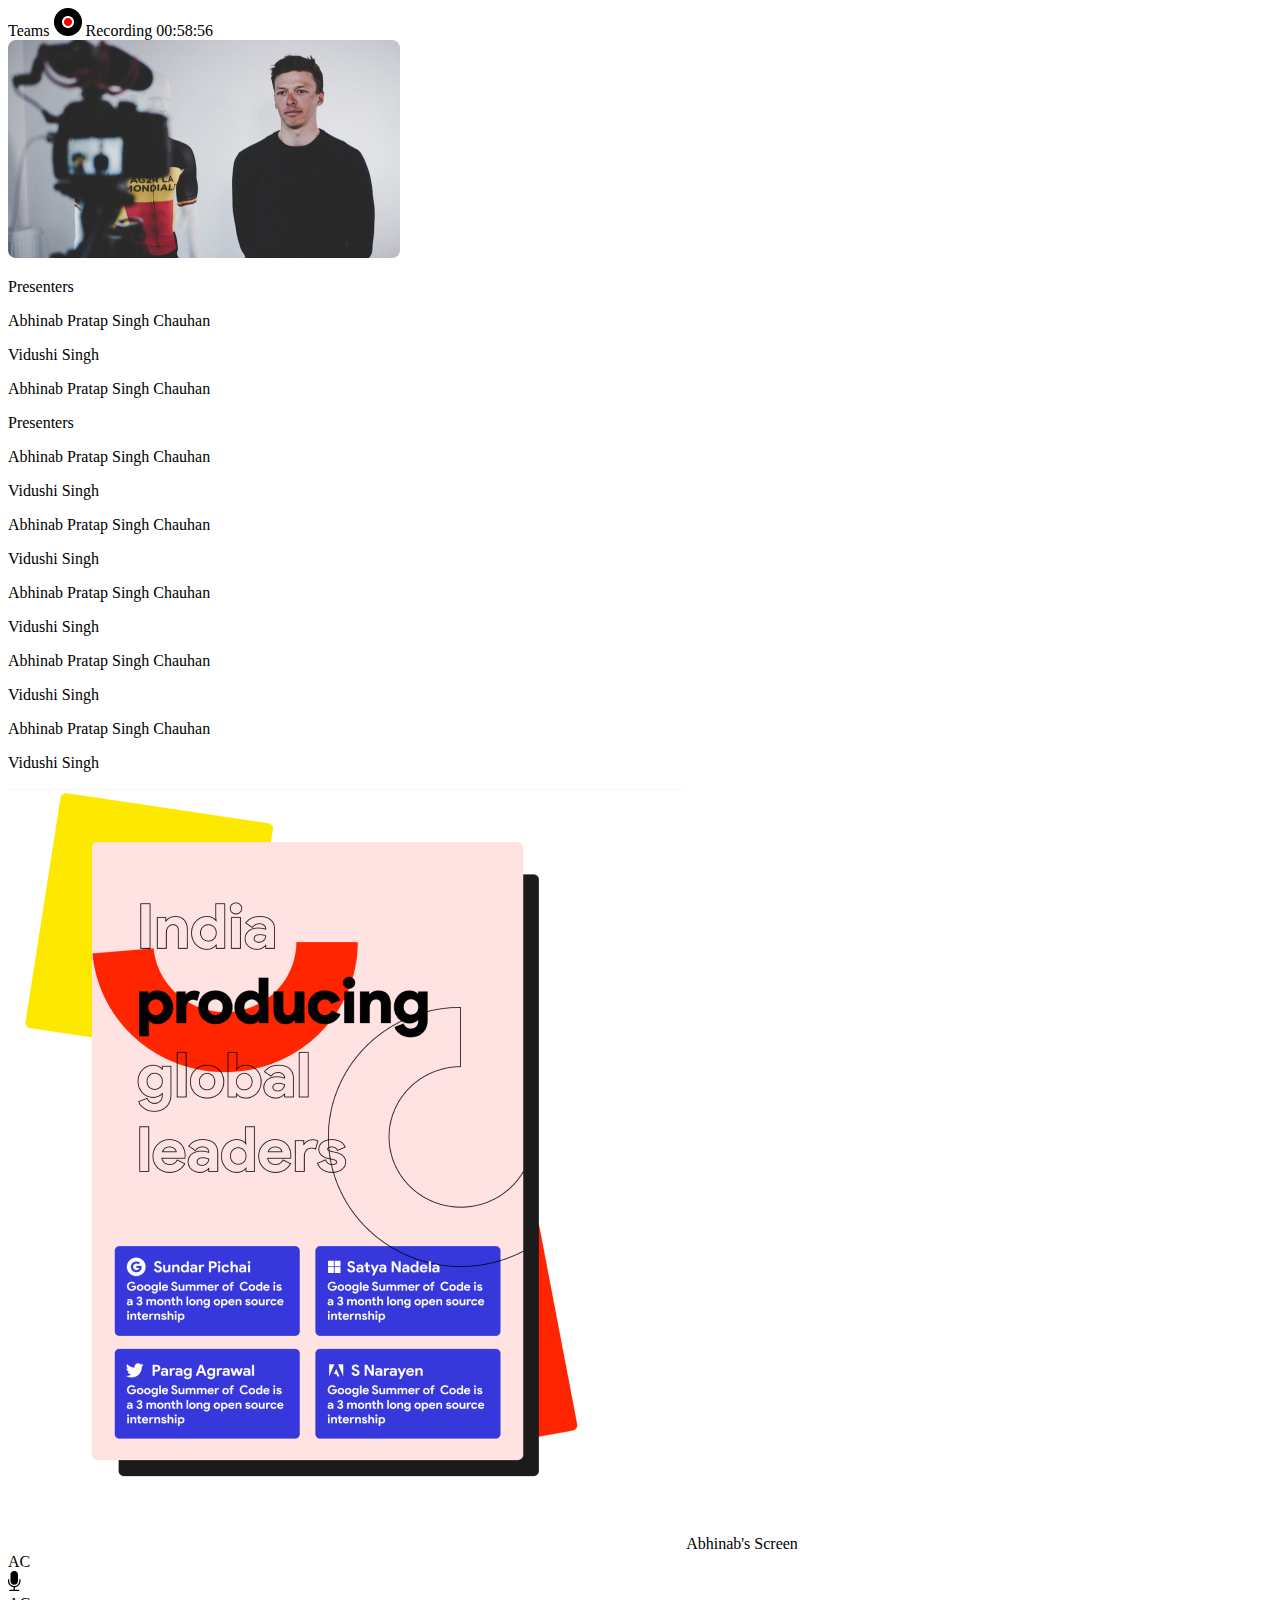
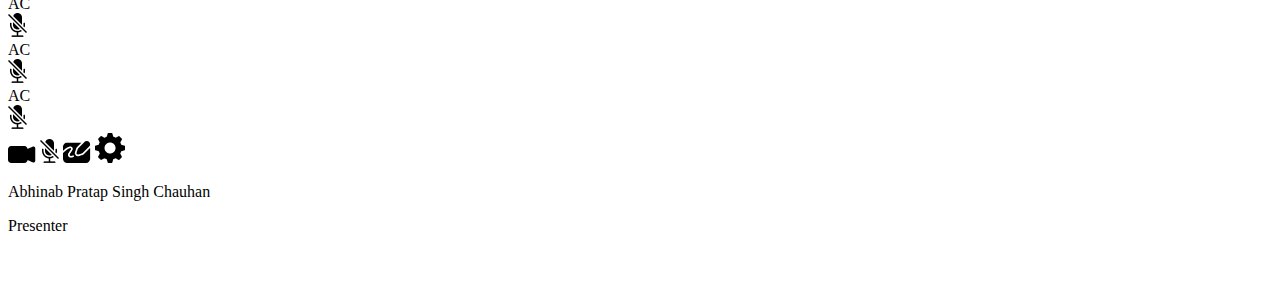
==== teams.html @ d0e24710 "HTML written" ====
<!DOCTYPE html>
<html lang="en">
<head>
    <meta charset="UTF-8">
    <meta http-equiv="X-UA-Compatible" content="IE=edge">
    <meta name="viewport" content="width=device-width, initial-scale=1.0">
    <title>Teams</title>
</head>
<body>
    <header>
        <span>Teams</span>
        <span>
            <img src="recording-icon.png">
            <span>Recording</span>
            <time>00:58:56</time>
        </span>
    </header>

    <div class="leftBar">
        <div>
            <img src="camera-image.png">
        </div>
        <div class="presenters">
            <p class="heading">Presenters</p>
            <p>Abhinab Pratap Singh Chauhan</p>
            <p>Vidushi Singh</p>
            <p>Abhinab Pratap Singh Chauhan</p>
        </div>
        <div class="attendees">
            <p class="heading">Presenters</p>
            <p>Abhinab Pratap Singh Chauhan</p>
            <p>Vidushi Singh</p>
            <p>Abhinab Pratap Singh Chauhan</p>
            <p>Vidushi Singh</p>
            <p>Abhinab Pratap Singh Chauhan</p>
            <p>Vidushi Singh</p>
            <p>Abhinab Pratap Singh Chauhan</p>
            <p>Vidushi Singh</p>
            <p>Abhinab Pratap Singh Chauhan</p>
            <p>Vidushi Singh</p>
        </div>
    </div>

    <main class="sharedScreen">
            <img src="screen-share-icon.png">
            <span>Abhinab's Screen</span>
    </main>

    <div class="rightBar">
        <div class="speakerCard">
            <div>AC</div>
            <img src="mic umute-icon.png">
        </div>
        <div class="AttendeeCard">
            <div>AC</div>
            <img src="mic-icon.png">
        </div>
        <div class="AttendeeCard">
            <div>AC</div>
            <img src="mic-icon.png">
        </div>
        <div class="AttendeeCard">
            <div>AC</div>
            <img src="mic-icon.png">
        </div>
    </div>

    <footer>
        <span>
            <span>
                <img src="camera-icon.png">
            </span> 
            <span>
                <img src="mic-icon.png">
            </span> 
            <span>
                <img src="whiteboard-ion.png">
            </span> 
            <span>
                <img src="settings-icon.png">
            </span> 
        </span>
        <span>
            <p>Abhinab Pratap Singh Chauhan</p>
            <p>Presenter</p>
        </span>
        <span>
            <span>
                <img src="leave-icon.png" alt="">
            </span>     
        </span>
    </footer>
</body>
</html>
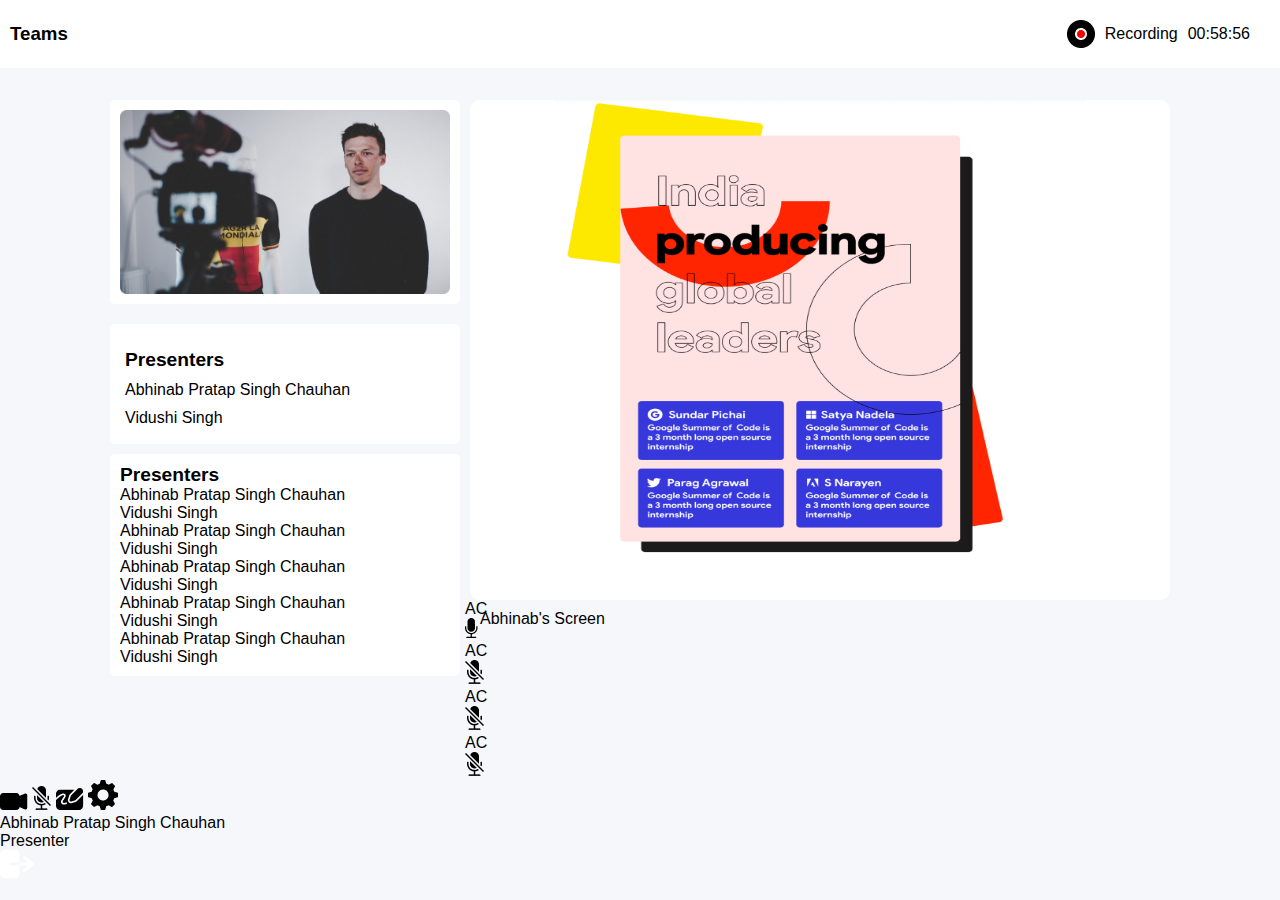
==== commit bd98f4e1: "Header done, left bar underprogress" ====
--- a/teams.html
+++ b/teams.html
@@ -5,65 +5,72 @@
     <meta http-equiv="X-UA-Compatible" content="IE=edge">
     <meta name="viewport" content="width=device-width, initial-scale=1.0">
     <title>Teams</title>
+    <link rel="stylesheet" href="style.css" type="text/css">
 </head>
 <body>
+<!-- The top bar-->        
     <header>
-        <span>Teams</span>
-        <span>
+        <span><h3>Teams</h3></span>
+        <span class="recording">
             <img src="recording-icon.png">
             <span>Recording</span>
             <time>00:58:56</time>
         </span>
     </header>
+    
+    <main class="mainContent"><!--main content flexbox-->
 
-    <div class="leftBar">
-        <div>
-            <img src="camera-image.png">
+        <div class="leftBar"><!-- Presenters and attendees bar(left) -->
+            <div>
+                <img src="camera-image.png" class="cameraImage">
+            </div>
+            <div class="presenters">
+                <p class="heading">Presenters</p>
+                <ul class="list">
+                    <li>Abhinab Pratap Singh Chauhan</li>
+                    <li>Vidushi Singh</li>
+                    <li>Abhinab Pratap Singh Chauhan</li>
+                </ul>
+            </div>
+            <div class="attendees">
+                <p class="heading">Presenters</p>
+                <p>Abhinab Pratap Singh Chauhan</p>
+                <p>Vidushi Singh</p>
+                <p>Abhinab Pratap Singh Chauhan</p>
+                <p>Vidushi Singh</p>
+                <p>Abhinab Pratap Singh Chauhan</p>
+                <p>Vidushi Singh</p>
+                <p>Abhinab Pratap Singh Chauhan</p>
+                <p>Vidushi Singh</p>
+                <p>Abhinab Pratap Singh Chauhan</p>
+                <p>Vidushi Singh</p>
+            </div>
         </div>
-        <div class="presenters">
-            <p class="heading">Presenters</p>
-            <p>Abhinab Pratap Singh Chauhan</p>
-            <p>Vidushi Singh</p>
-            <p>Abhinab Pratap Singh Chauhan</p>
+
+        <div class="sharedScreen"><!--Shared Screen-->
+                <img src="screen-share-icon.png" class="sharedScreenImage">
+                <span>Abhinab's Screen</span>
         </div>
-        <div class="attendees">
-            <p class="heading">Presenters</p>
-            <p>Abhinab Pratap Singh Chauhan</p>
-            <p>Vidushi Singh</p>
-            <p>Abhinab Pratap Singh Chauhan</p>
-            <p>Vidushi Singh</p>
-            <p>Abhinab Pratap Singh Chauhan</p>
-            <p>Vidushi Singh</p>
-            <p>Abhinab Pratap Singh Chauhan</p>
-            <p>Vidushi Singh</p>
-            <p>Abhinab Pratap Singh Chauhan</p>
-            <p>Vidushi Singh</p>
+
+        <div class="rightBar"><!--Attendee cards (right bar)-->
+            <div class="speakerCard">
+                <div>AC</div>
+                <img src="mic umute-icon.png">
+            </div>
+            <div class="AttendeeCard">
+                <div>AC</div>
+                <img src="mic-icon.png">
+            </div>
+            <div class="AttendeeCard">
+                <div>AC</div>
+                <img src="mic-icon.png">
+            </div>
+            <div class="AttendeeCard">
+                <div>AC</div>
+                <img src="mic-icon.png">
+            </div>
         </div>
-    </div>
-
-    <main class="sharedScreen">
-            <img src="screen-share-icon.png">
-            <span>Abhinab's Screen</span>
     </main>
-
-    <div class="rightBar">
-        <div class="speakerCard">
-            <div>AC</div>
-            <img src="mic umute-icon.png">
-        </div>
-        <div class="AttendeeCard">
-            <div>AC</div>
-            <img src="mic-icon.png">
-        </div>
-        <div class="AttendeeCard">
-            <div>AC</div>
-            <img src="mic-icon.png">
-        </div>
-        <div class="AttendeeCard">
-            <div>AC</div>
-            <img src="mic-icon.png">
-        </div>
-    </div>
 
     <footer>
         <span>
--- a/style.css
+++ b/style.css
@@ -0,0 +1,116 @@
+*{
+    margin: 0;
+    padding: 0;
+}
+body{
+    background-color: #f5f7fb;
+    font-family: Arial, Helvetica, sans-serif;
+}
+/* Header Navbar Styles */
+
+header{
+    width: 100%;
+    background-color: white;
+    position : fixed;
+    top: 0;
+    display : flex;
+    justify-content : space-between;
+    align-items: center;
+}
+ header > span{
+     display: inline-block;
+     margin: 10px;
+ }
+
+ .recording{
+     display: flex;
+     align-items: center;
+     padding: 10px;
+ }
+ .recording * {
+     margin-right: 10px;
+ }
+
+ /* Main Content Window */
+ .mainContent{
+     display: flex;
+     justify-content: center;
+     flex-wrap: wrap;
+     margin-top: 100px;
+ }
+.mainContent > div{
+    margin: 0 5px;
+}
+ /* Left Bar */
+ .leftBar{
+     width: 350px;
+     height: 500px;
+     display: flex;
+     flex-flow: column;
+ }
+ .leftBar > div {
+    padding: 10px;
+    background-color: white;
+    border-radius: 5px;
+    display: flex;
+    flex-flow: column;
+ }
+ /* Custom Scroll Bar */
+.list::-webkit-scrollbar{
+    width: 3px;
+    margin-right: 5px;
+}
+.list::-webkit-scrollbar-track{
+    background-color: none;
+}
+.list::-webkit-scrollbar-thumb{
+    background-color: #cfcfcf;
+    height: 10px;
+}
+.cameraImage{
+    width: 100%;
+}
+.presenters{
+    height: 100px;
+    margin-top: 20px;
+    margin-bottom: 10px;
+}
+
+.attendees{
+    height: 300px;
+}
+.heading{
+    font-weight: bold;
+    font-size: larger;
+}
+.presenters > .heading{
+    margin-top: 10px;
+}
+.list{
+    overflow-y: scroll;
+}
+.presenters p,ul>li {
+    padding: 5px;
+}
+
+ /* Shared Screen */
+ .sharedScreen{
+     width: 700px;
+     height: 500px;
+     display: flex;
+     flex-direction: column;
+     background-color: white;
+     border-radius: 10px;
+ }
+ .sharedScreenImage{
+     height: 100%;
+     width: 532px;
+     margin: auto;
+ }
+ .sharedScreen span{
+     margin: 10px;
+ }
+/* Right Bar */
+.rightBar{
+    width: 350px;
+}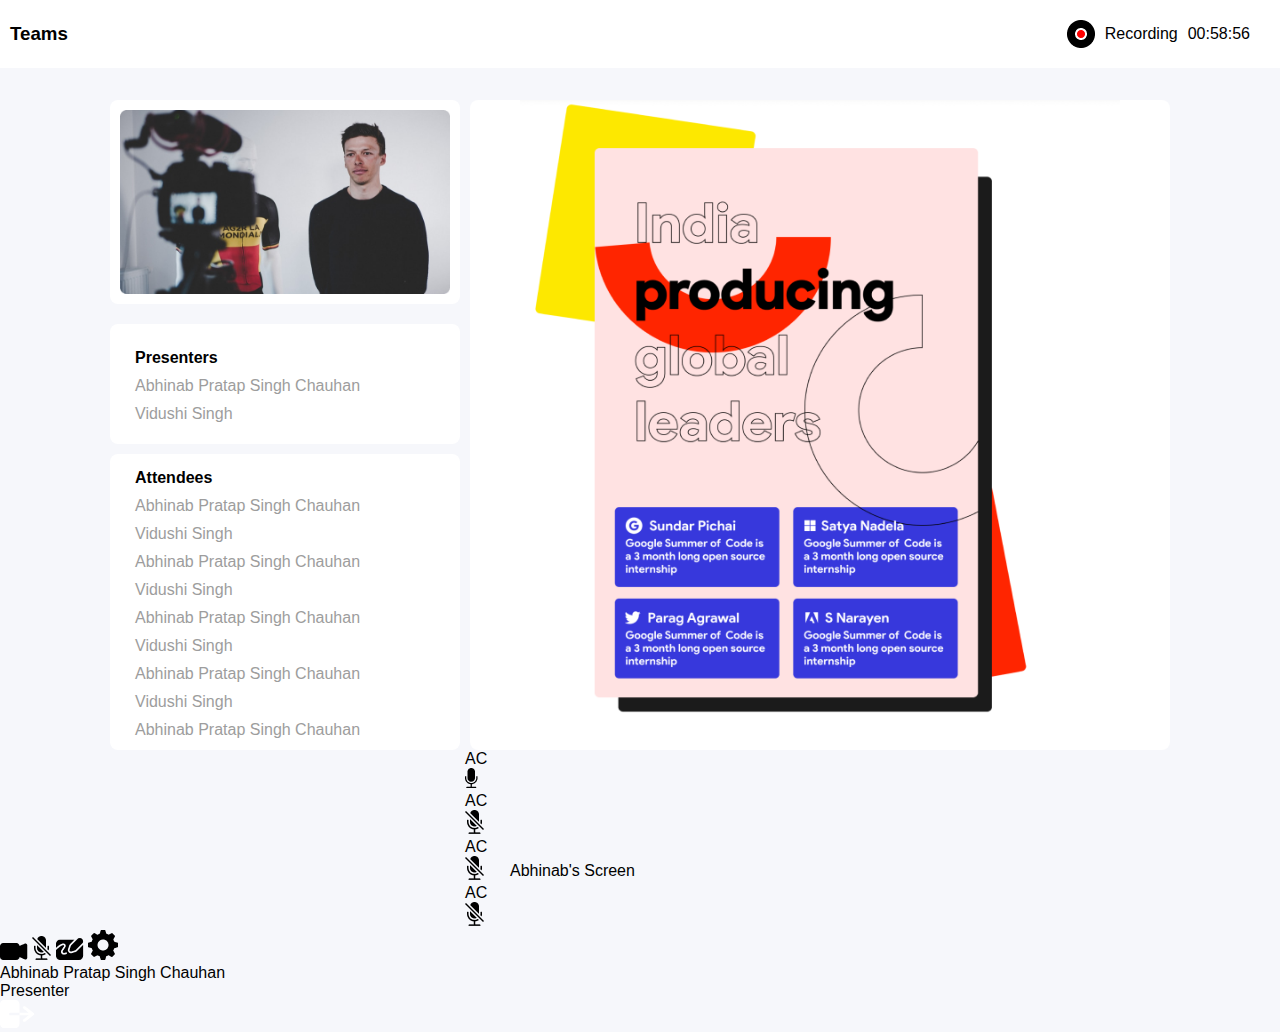
==== commit 526302c5: "lef bar & Screenshare(minor corrections left)" ====
--- a/teams.html
+++ b/teams.html
@@ -33,22 +33,24 @@
                 </ul>
             </div>
             <div class="attendees">
-                <p class="heading">Presenters</p>
-                <p>Abhinab Pratap Singh Chauhan</p>
-                <p>Vidushi Singh</p>
-                <p>Abhinab Pratap Singh Chauhan</p>
-                <p>Vidushi Singh</p>
-                <p>Abhinab Pratap Singh Chauhan</p>
-                <p>Vidushi Singh</p>
-                <p>Abhinab Pratap Singh Chauhan</p>
-                <p>Vidushi Singh</p>
-                <p>Abhinab Pratap Singh Chauhan</p>
-                <p>Vidushi Singh</p>
+                <p class="heading">Attendees</p>
+                <ul class="list">
+                    <li>Abhinab Pratap Singh Chauhan</li>
+                    <li>Vidushi Singh</li>
+                    <li>Abhinab Pratap Singh Chauhan</li>
+                    <li>Vidushi Singh</li>
+                    <li>Abhinab Pratap Singh Chauhan</li>
+                    <li>Vidushi Singh</li>
+                    <li>Abhinab Pratap Singh Chauhan</li>
+                    <li>Vidushi Singh</li>
+                    <li>Abhinab Pratap Singh Chauhan</li>
+                    <li>Vidushi Singh</li>
+                </ul>
             </div>
         </div>
 
         <div class="sharedScreen"><!--Shared Screen-->
-                <img src="screen-share-icon.png" class="sharedScreenImage">
+                <!-- <img src="screen-share-icon.png" class="sharedScreenImage"> -->
                 <span>Abhinab's Screen</span>
         </div>
 
--- a/style.css
+++ b/style.css
@@ -3,7 +3,7 @@
     padding: 0;
 }
 body{
-    background-color: #f5f7fb;
+    background-color: #f6f7fb;
     font-family: Arial, Helvetica, sans-serif;
 }
 /* Header Navbar Styles */
@@ -44,71 +44,82 @@
  /* Left Bar */
  .leftBar{
      width: 350px;
-     height: 500px;
+     height: 650px!important;
      display: flex;
      flex-flow: column;
  }
  .leftBar > div {
     padding: 10px;
     background-color: white;
-    border-radius: 5px;
+    border-radius: 8px;
     display: flex;
     flex-flow: column;
  }
+.cameraImage{
+    width: 100%;
+}
+
+.presenters{
+    height: 100px;
+    margin-top: 20px;
+    margin-bottom: 10px;
+    padding-left: 20px!important;
+    padding-right: 30px!important;
+}
+
+.attendees{
+    height: 276px;
+    padding-left: 20px!important;
+    padding-right: 30px!important;
+}
+.heading{
+    font-weight: bold;
+}
+.presenters > .heading{
+    margin-top: 10px;
+}
+
+.list{
+    overflow-y: scroll;
+    color: #9d9d9d;
+}
+.leftBar>div>p, ul>li {
+    padding: 5px;
+}
+
  /* Custom Scroll Bar */
-.list::-webkit-scrollbar{
+ .list::-webkit-scrollbar{
     width: 3px;
-    margin-right: 5px;
 }
 .list::-webkit-scrollbar-track{
     background-color: none;
+
 }
 .list::-webkit-scrollbar-thumb{
     background-color: #cfcfcf;
     height: 10px;
 }
-.cameraImage{
-    width: 100%;
-}
-.presenters{
-    height: 100px;
-    margin-top: 20px;
-    margin-bottom: 10px;
-}
 
-.attendees{
-    height: 300px;
-}
-.heading{
-    font-weight: bold;
-    font-size: larger;
-}
-.presenters > .heading{
-    margin-top: 10px;
-}
-.list{
-    overflow-y: scroll;
-}
-.presenters p,ul>li {
-    padding: 5px;
-}
 
  /* Shared Screen */
  .sharedScreen{
      width: 700px;
-     height: 500px;
+     height: 650px;
      display: flex;
+     box-sizing: border-box;
      flex-direction: column;
      background-color: white;
-     border-radius: 10px;
- }
- .sharedScreenImage{
-     height: 100%;
-     width: 532px;
-     margin: auto;
+     background-image: url(screen-share-icon.png);
+     background-repeat: no-repeat;
+     background-position: top;
+     background-size: 600px;
+     border-radius: 8px;
+     padding: 10px;
  }
  .sharedScreen span{
-     margin: 10px;
+     margin-left: 30px;
+     position: absolute;
+     bottom: 20px;
  }
 /* Right Bar */
 .rightBar{
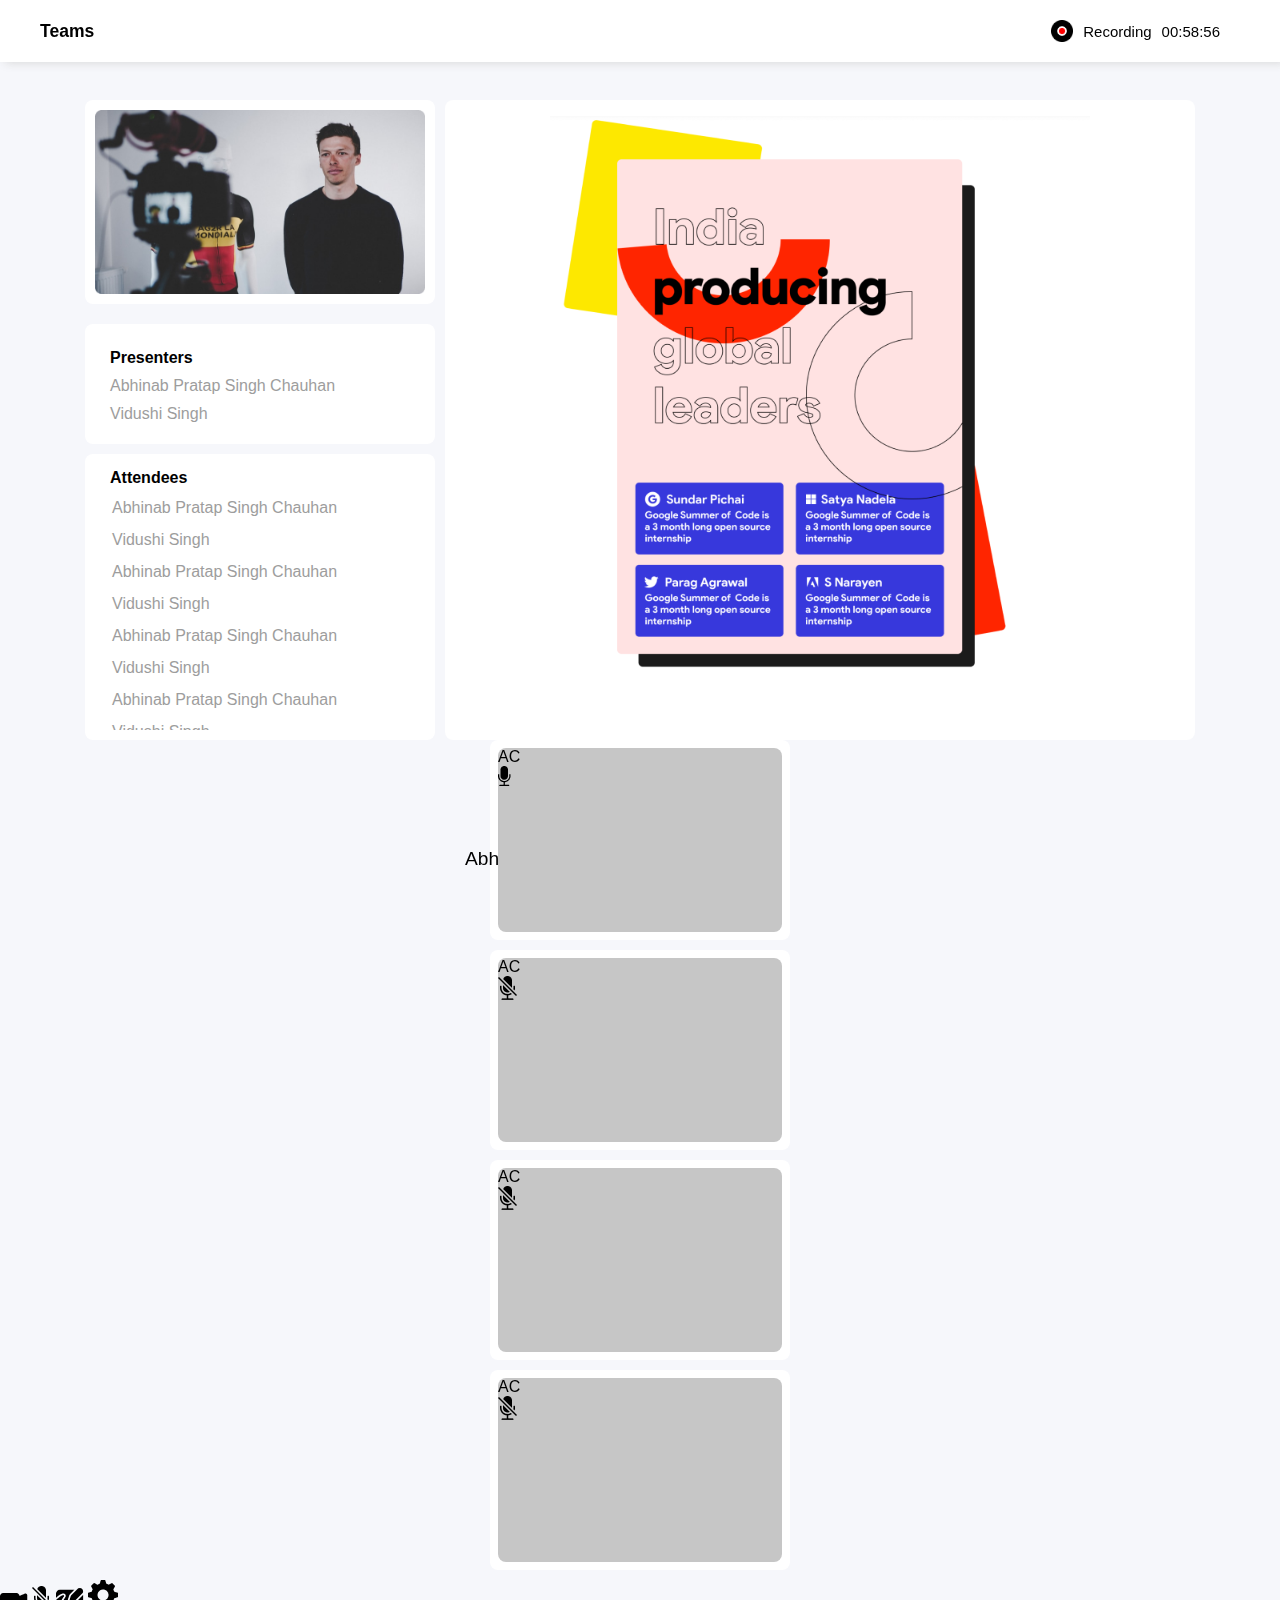
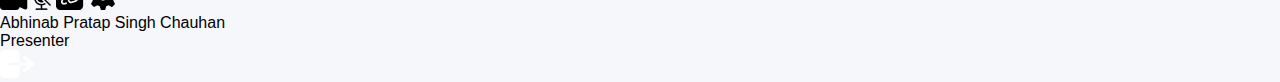
==== commit 977d17d3: "Left Bar, Top Bar, Screenshare Done" ====
--- a/teams.html
+++ b/teams.html
@@ -55,21 +55,29 @@
         </div>
 
         <div class="rightBar"><!--Attendee cards (right bar)-->
-            <div class="speakerCard">
-                <div>AC</div>
-                <img src="mic umute-icon.png">
+            <div class="AttendeeCard speakerCard">
+                <div>
+                    <div class="circleOut"><div class="cicleIn">AC</div></div>
+                    <img src="mic umute-icon.png">
+                </div>
             </div>
             <div class="AttendeeCard">
-                <div>AC</div>
-                <img src="mic-icon.png">
+                <div>
+                    <div class="circleOut"><div class="cicleIn">AC</div></div>
+                    <img src="mic-icon.png">
+                </div>
             </div>
             <div class="AttendeeCard">
-                <div>AC</div>
-                <img src="mic-icon.png">
+                <div>
+                    <div class="circleOut"><div class="cicleIn">AC</div></div>
+                    <img src="mic-icon.png">
+                </div>
             </div>
             <div class="AttendeeCard">
-                <div>AC</div>
-                <img src="mic-icon.png">
+                <div>
+                    <div class="circleOut"><div class="cicleIn">AC</div></div>
+                    <img src="mic-icon.png">
+                </div>
             </div>
         </div>
     </main>
--- a/style.css
+++ b/style.css
@@ -4,7 +4,18 @@
 }
 body{
     background-color: #f6f7fb;
-    font-family: Arial, Helvetica, sans-serif;
+    font-family: Verdana, Geneva, Tahoma, sans-serif;
+}
+::-webkit-scrollbar{
+    width: 3px;
+}
+::-webkit-scrollbar-track{
+    background-color: none;
+
+}
+::-webkit-scrollbar-thumb{
+    background-color: #cfcfcf;
+    height: 10px;
 }
 /* Header Navbar Styles */
 
@@ -16,10 +27,12 @@
     display : flex;
     justify-content : space-between;
     align-items: center;
+    box-shadow: 5px 0px 10px lightgray;
+    font-size: 15px;
 }
  header > span{
      display: inline-block;
-     margin: 10px;
+     margin: 10px 40px;
  }
 
  .recording{
@@ -29,6 +42,9 @@
  }
  .recording * {
      margin-right: 10px;
+ }
+ .recording>img{
+     height: 22px;
  }
 
  /* Main Content Window */
@@ -44,9 +60,10 @@
  /* Left Bar */
  .leftBar{
      width: 350px;
-     height: 650px!important;
+     height: 640px!important;
      display: flex;
      flex-flow: column;
+    
  }
  .leftBar > div {
     padding: 10px;
@@ -68,9 +85,12 @@
 }
 
 .attendees{
-    height: 276px;
+    height: 266px;
     padding-left: 20px!important;
     padding-right: 30px!important;
+}
+.attendees>ul>li{
+    padding: 7px!important;
 }
 .heading{
     font-weight: bold;
@@ -103,25 +123,49 @@
 
  /* Shared Screen */
  .sharedScreen{
-     width: 700px;
-     height: 650px;
+     width: 750px;
+     height: 640px;
      display: flex;
      box-sizing: border-box;
      flex-direction: column;
      background-color: white;
      background-image: url(screen-share-icon.png);
      background-repeat: no-repeat;
-     background-position: top;
-     background-size: 600px;
+     background-position: center;
+     background-size: 540px;
      border-radius: 8px;
      padding: 10px;
  }
  .sharedScreen span{
-     margin-left: 30px;
+     margin-left: 10px;
      position: absolute;
-     bottom: 20px;
+     bottom: 30px;
+     font-size: larger;
  }
 /* Right Bar */
 .rightBar{
-    width: 350px;
+    width: 300px;
+    display: flex;
+    flex-direction: column;
+}
+
+.AttendeeCard{
+    box-sizing: border-box;
+    height: 200px;
+    background-color: white;
+    border-radius: 8px;
+    margin-bottom: 10px;
+}
+.AttendeeCard > div{
+    box-sizing: border-box;
+    position: relative;
+    height: 184px;
+    width: 284px;
+    background-color: #c6c6c6;
+    border-radius: 8px;
+    top: 8px;
+    left: 8px;
+}
+.cicleOut{
+    height: 100;
 }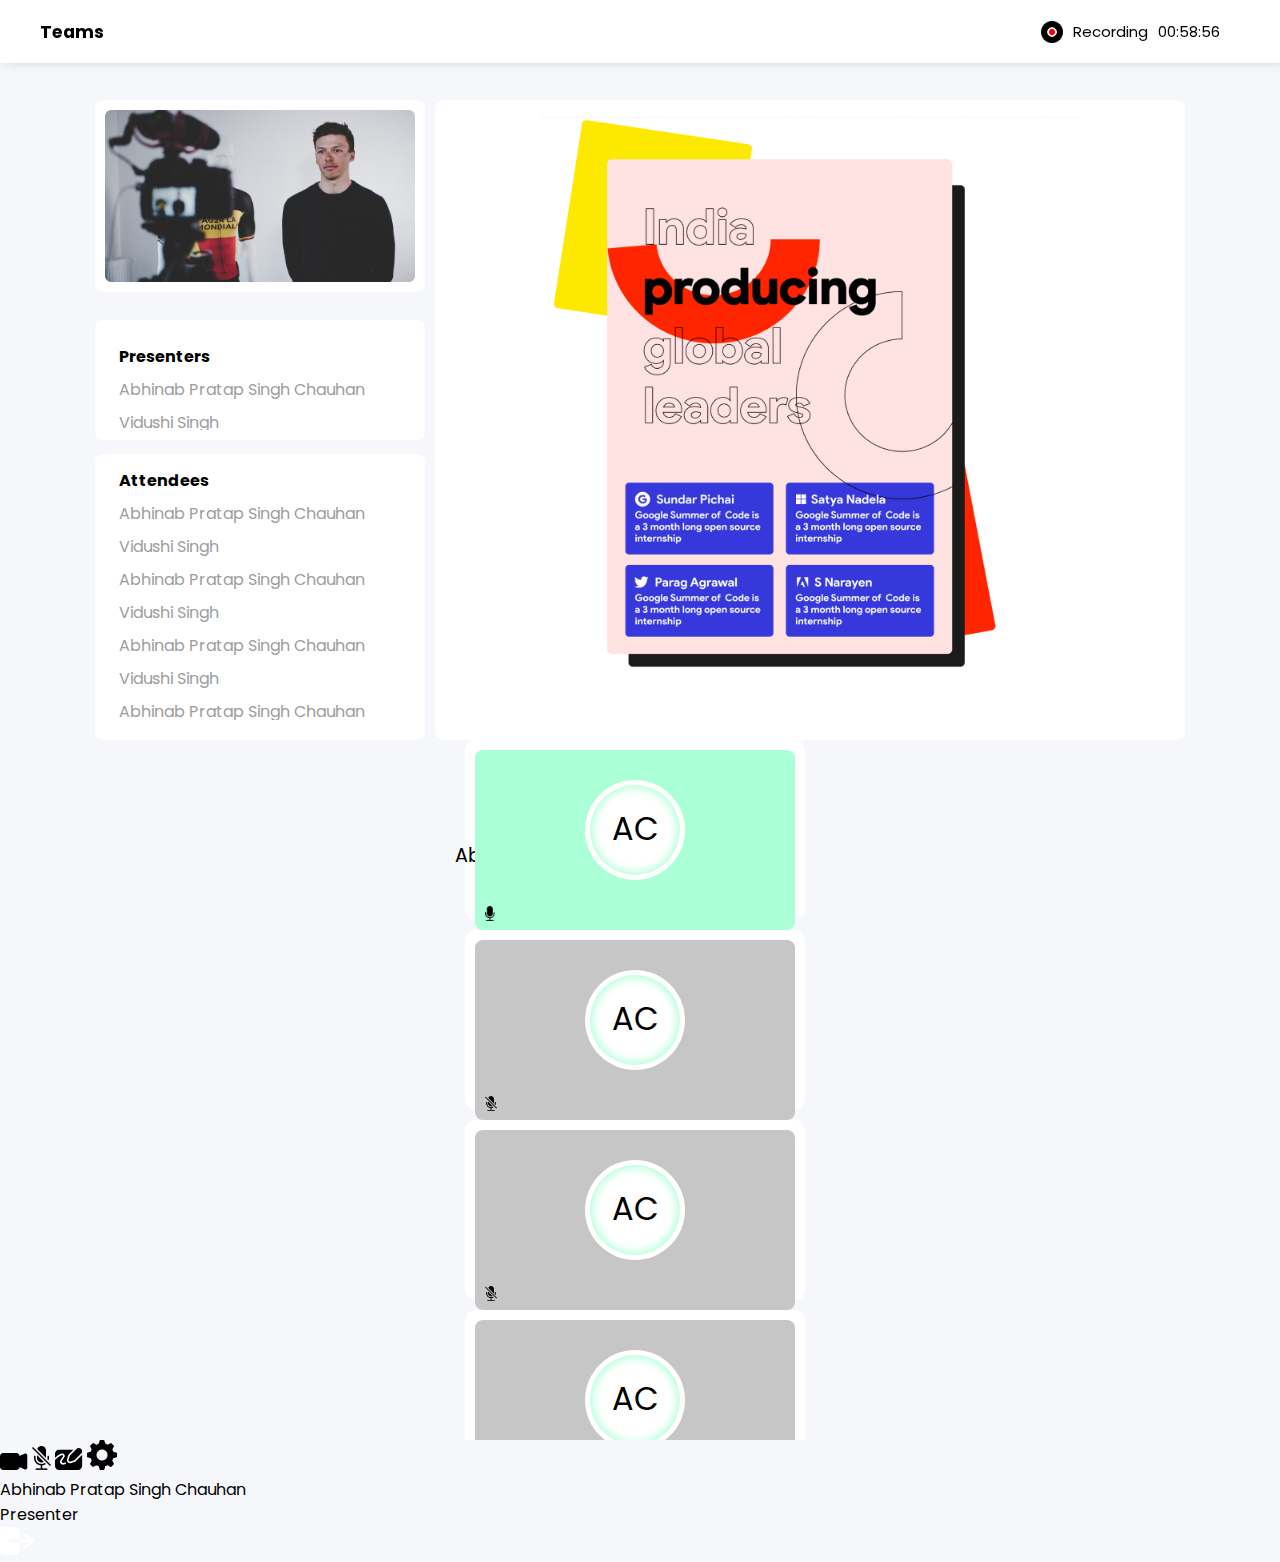
==== commit 85153401: "Header & Main Section Done" ====
--- a/teams.html
+++ b/teams.html
@@ -6,6 +6,7 @@
     <meta name="viewport" content="width=device-width, initial-scale=1.0">
     <title>Teams</title>
     <link rel="stylesheet" href="style.css" type="text/css">
+    <link href='https://fonts.googleapis.com/css?family=Poppins' rel='stylesheet'>
 </head>
 <body>
 <!-- The top bar-->        
@@ -55,28 +56,32 @@
         </div>
 
         <div class="rightBar"><!--Attendee cards (right bar)-->
-            <div class="AttendeeCard speakerCard">
+            <div class="AttendeeCard SpeakerCard">
                 <div>
-                    <div class="circleOut"><div class="cicleIn">AC</div></div>
-                    <img src="mic umute-icon.png">
+                    <div class="circleOut">
+                        <div class="circleIn SpeakerCircle">
+                            <span class="AC">AC</span>
+                        </div>
+                    </div>
+                    <img src="mic umute-icon.png" class="mic">
                 </div>
             </div>
             <div class="AttendeeCard">
                 <div>
-                    <div class="circleOut"><div class="cicleIn">AC</div></div>
-                    <img src="mic-icon.png">
+                    <div class="circleOut"><div class="circleIn"><span class="AC">AC</span></div></div>
+                    <img src="mic-icon.png" class="mic">
                 </div>
             </div>
             <div class="AttendeeCard">
                 <div>
-                    <div class="circleOut"><div class="cicleIn">AC</div></div>
-                    <img src="mic-icon.png">
+                    <div class="circleOut"><div class="circleIn"><span class="AC">AC</span></div></div>
+                    <img src="mic-icon.png" class="mic">
                 </div>
             </div>
             <div class="AttendeeCard">
                 <div>
-                    <div class="circleOut"><div class="cicleIn">AC</div></div>
-                    <img src="mic-icon.png">
+                    <div class="circleOut"><div class="circleIn"><span class="AC">AC</span></div></div>
+                    <img src="mic-icon.png" class="mic">
                 </div>
             </div>
         </div>
--- a/style.css
+++ b/style.css
@@ -4,7 +4,7 @@
 }
 body{
     background-color: #f6f7fb;
-    font-family: Verdana, Geneva, Tahoma, sans-serif;
+    font-family: "poppins", Geneva, Tahoma, sans-serif;
 }
 ::-webkit-scrollbar{
     width: 3px;
@@ -29,6 +29,7 @@
     align-items: center;
     box-shadow: 5px 0px 10px lightgray;
     font-size: 15px;
+    z-index: 69;
 }
  header > span{
      display: inline-block;
@@ -59,7 +60,7 @@
 }
  /* Left Bar */
  .leftBar{
-     width: 350px;
+     width: 330px;
      height: 640px!important;
      display: flex;
      flex-flow: column;
@@ -78,20 +79,22 @@
 
 .presenters{
     height: 100px;
-    margin-top: 20px;
-    margin-bottom: 10px;
+    margin-top: 28px;
+    margin-bottom: 14px;
     padding-left: 20px!important;
     padding-right: 30px!important;
 }
 
 .attendees{
-    height: 266px;
+    height: 286px;
     padding-left: 20px!important;
     padding-right: 30px!important;
-}
-.attendees>ul>li{
-    padding: 7px!important;
-}
+    box-sizing: border-box;
+}
+.attendees ul{
+    margin-bottom: 10px;
+}
+
 .heading{
     font-weight: bold;
 }
@@ -104,7 +107,7 @@
     color: #9d9d9d;
 }
 .leftBar>div>p, ul>li {
-    padding: 5px;
+    padding: 4px;
 }
 
  /* Custom Scroll Bar */
@@ -144,28 +147,86 @@
  }
 /* Right Bar */
 .rightBar{
-    width: 300px;
+    width: 350px;
+    height: 700px;
     display: flex;
     flex-direction: column;
+    overflow-y: scroll;
+}
+.rightBar::-webkit-scrollbar-thumb{
+    visibility: hidden;
 }
 
 .AttendeeCard{
     box-sizing: border-box;
     height: 200px;
-    background-color: white;
-    border-radius: 8px;
+    width: 340px;
+    background-color: white;
+    border-radius: 10px;
     margin-bottom: 10px;
 }
 .AttendeeCard > div{
     box-sizing: border-box;
     position: relative;
-    height: 184px;
-    width: 284px;
+    height: 180px;
+    width: 320px;
     background-color: #c6c6c6;
     border-radius: 8px;
-    top: 8px;
-    left: 8px;
-}
-.cicleOut{
-    height: 100;
+    top: 10px;
+    left: 10px;
+}
+.circleOut{
+    height: 100px;
+    width: 100px;
+    border-radius: 50px;
+    background-color: white;
+    text-align: center;
+    margin: auto;
+    position: relative;
+    top: 30px;
+}
+.circleIn{
+    height: 90px;
+    width: 90px;
+    border-radius: 50px;
+    background-color: white;
+    box-shadow:0px 0px 10px 2px #aaffd6 inset;
+    margin: auto;
+    position: relative;
+    top: 5px;
+}
+
+@keyframes speaker{
+    from {
+        box-shadow: 0px 0px 10px 2px #aaffd6 inset;
+        font-weight: normal;
+    }
+    to {
+        box-shadow: 0px 0px 10px 10px #aaffd6 inset;
+        font-weight: bold;
+    }
+  }
+  
+.SpeakerCircle{
+    animation-name: speaker;
+    animation-duration: 2s;
+    animation-iteration-count: infinite;
+    animation-direction: alternate;
+}
+.AC{
+    display: inline-block;
+    position: relative;
+    font-size: xx-large;
+    top: 20px;
+}
+
+.mic{
+    height: 15px;
+    position: relative;
+    bottom: -53px;
+    left: 10px;
+}
+
+.SpeakerCard > div{
+    background-color: #aaffd6 !important;
 }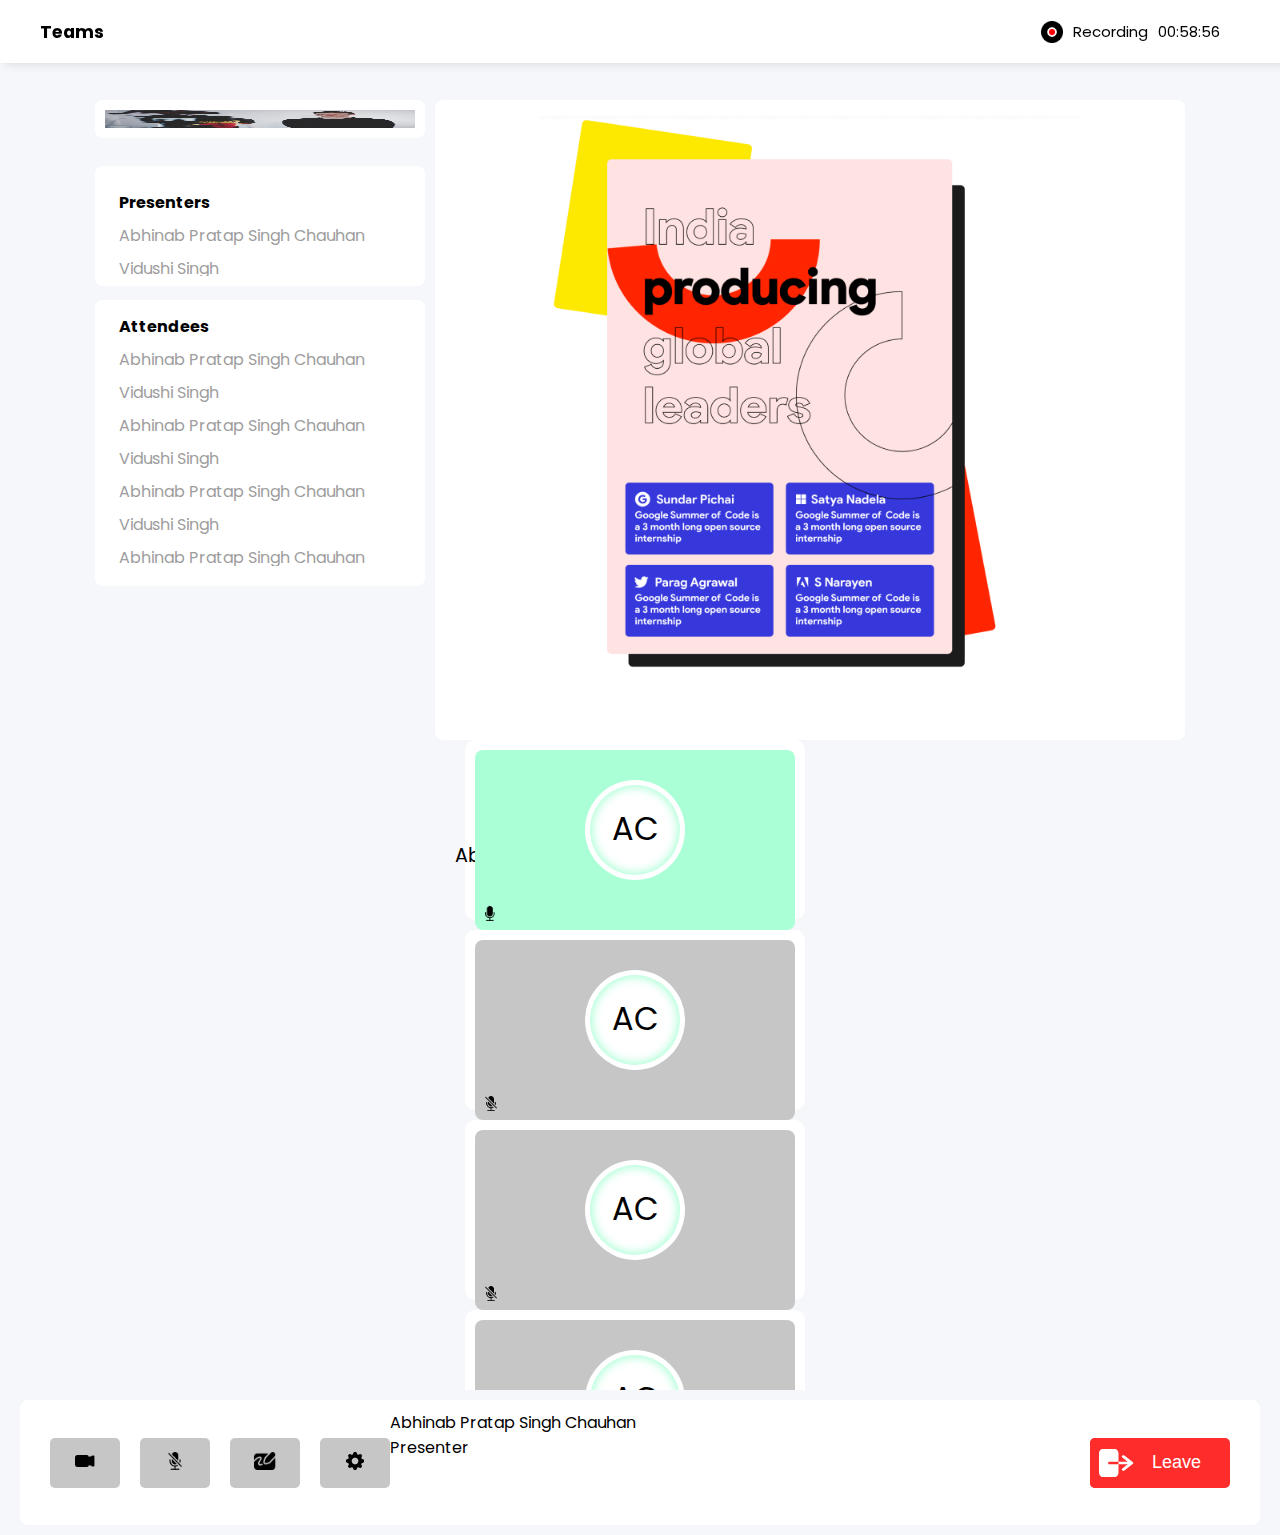
==== commit 4b988db1: "footer designed" ====
--- a/teams.html
+++ b/teams.html
@@ -88,29 +88,30 @@
     </main>
 
     <footer>
-        <span>
-            <span>
-                <img src="camera-icon.png">
-            </span> 
-            <span>
+        <div>
+            <button class="option">
+                <img src="camera-icon.png"  style="height: 12px;">
+            </button> 
+            <button class="option">
                 <img src="mic-icon.png">
-            </span> 
-            <span>
+            </button> 
+            <button class="option">
                 <img src="whiteboard-ion.png">
-            </span> 
-            <span>
+            </button> 
+            <button class="option">
                 <img src="settings-icon.png">
-            </span> 
-        </span>
+            </button> 
+        </div>
         <span>
             <p>Abhinab Pratap Singh Chauhan</p>
             <p>Presenter</p>
         </span>
-        <span>
-            <span>
-                <img src="leave-icon.png" alt="">
-            </span>     
-        </span>
+        <div class="leave">
+            <button class="leave">
+                <img src="leave-icon.png">
+                <span>Leave</span>
+            </button>     
+        </div>
     </footer>
 </body>
 </html>--- a/style.css
+++ b/style.css
@@ -148,7 +148,7 @@
 /* Right Bar */
 .rightBar{
     width: 350px;
-    height: 700px;
+    height: 650px;
     display: flex;
     flex-direction: column;
     overflow-y: scroll;
@@ -229,4 +229,59 @@
 
 .SpeakerCard > div{
     background-color: #aaffd6 !important;
+}
+
+/* Footer Starts */
+footer{
+    box-sizing: border-box;
+    display: flex;
+    justify-content: space-between;
+    background-color: white;
+    height: 125px;
+    margin: 10px 20px;
+    border-radius: 8px;
+    padding: 10px;
+}
+
+footer > div{
+    display: flex;
+}
+.option{
+    height: 50px;
+    width: 70px;
+    margin: auto;
+    margin-left: 20px;
+    background-color: #c6c6c6;
+    border: 0px;
+    border-radius: 5px;
+}
+.option:hover{
+    background-color: #aaffd6;
+}
+.option img, .leftBar img{
+    height: 18px;
+}
+
+.leave{
+    height: 50px;
+    width: 140px;
+    margin: auto;
+    margin-right: 20px;
+    background-color: #ff2c2c;
+    border: 0px;
+    border-radius: 5px;
+    color: white;
+    font-size: large;
+    display: flex;
+    justify-content: space-around;
+    align-items: center;
+}
+.leave:hover{
+    width: 150px;
+    height: 53.5714px;
+    transition-duration: 0.7s;
+}
+.leave span{
+    margin-top: auto;
+    margin-bottom: auto;
 }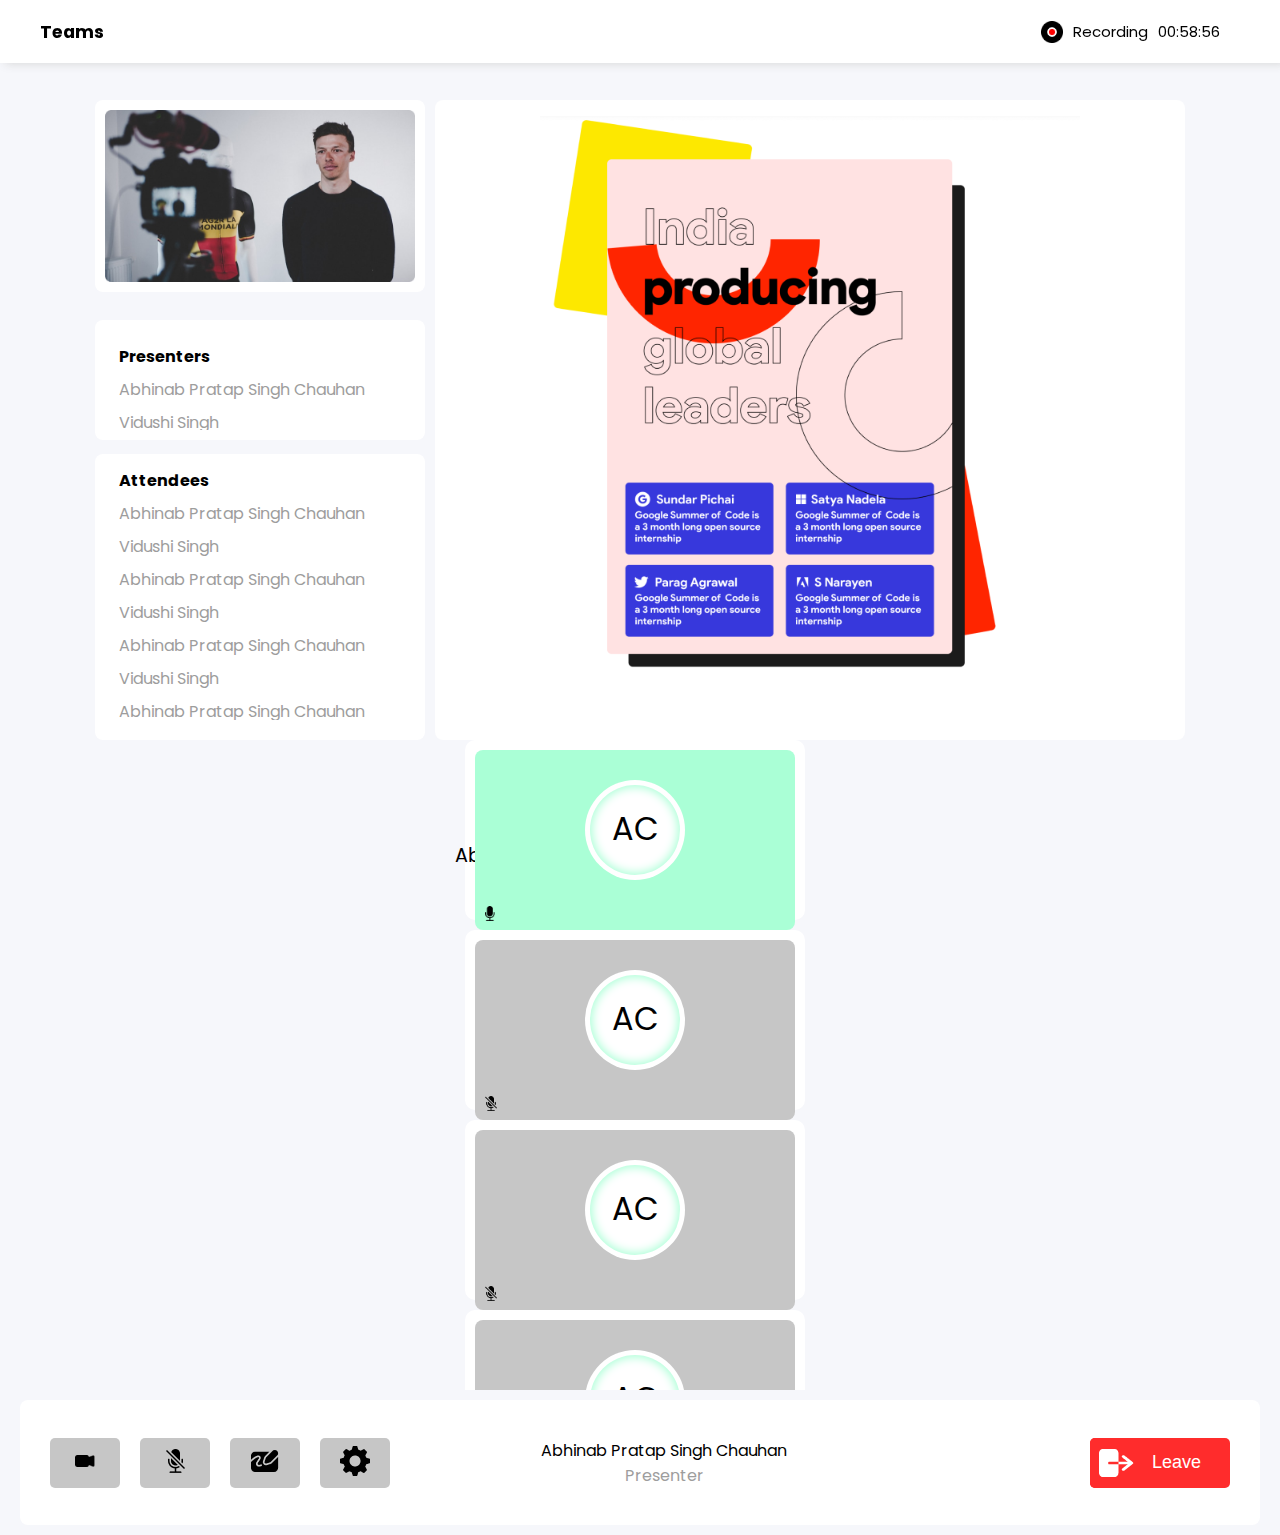
==== commit b24200c4: "Done! I guess :)" ====
--- a/teams.html
+++ b/teams.html
@@ -102,9 +102,9 @@
                 <img src="settings-icon.png">
             </button> 
         </div>
-        <span>
+        <span class="presenterName">
             <p>Abhinab Pratap Singh Chauhan</p>
-            <p>Presenter</p>
+            <p style="color: #9d9d9d;">Presenter</p>
         </span>
         <div class="leave">
             <button class="leave">
--- a/style.css
+++ b/style.css
@@ -75,6 +75,7 @@
  }
 .cameraImage{
     width: 100%;
+    height: auto;
 }
 
 .presenters{
@@ -109,7 +110,10 @@
 .leftBar>div>p, ul>li {
     padding: 4px;
 }
-
+.list>li:hover{
+    background-color: #9d9d9d;
+    color: white;
+}
  /* Custom Scroll Bar */
  .list::-webkit-scrollbar{
     width: 3px;
@@ -258,7 +262,7 @@
 .option:hover{
     background-color: #aaffd6;
 }
-.option img, .leftBar img{
+.option img,{
     height: 18px;
 }
 
@@ -281,7 +285,10 @@
     height: 53.5714px;
     transition-duration: 0.7s;
 }
-.leave span{
-    margin-top: auto;
-    margin-bottom: auto;
+.presenterName{
+    display: inline-block;
+    display: flex;
+    flex-direction: column;
+    align-items: center;
+    margin: auto;
 }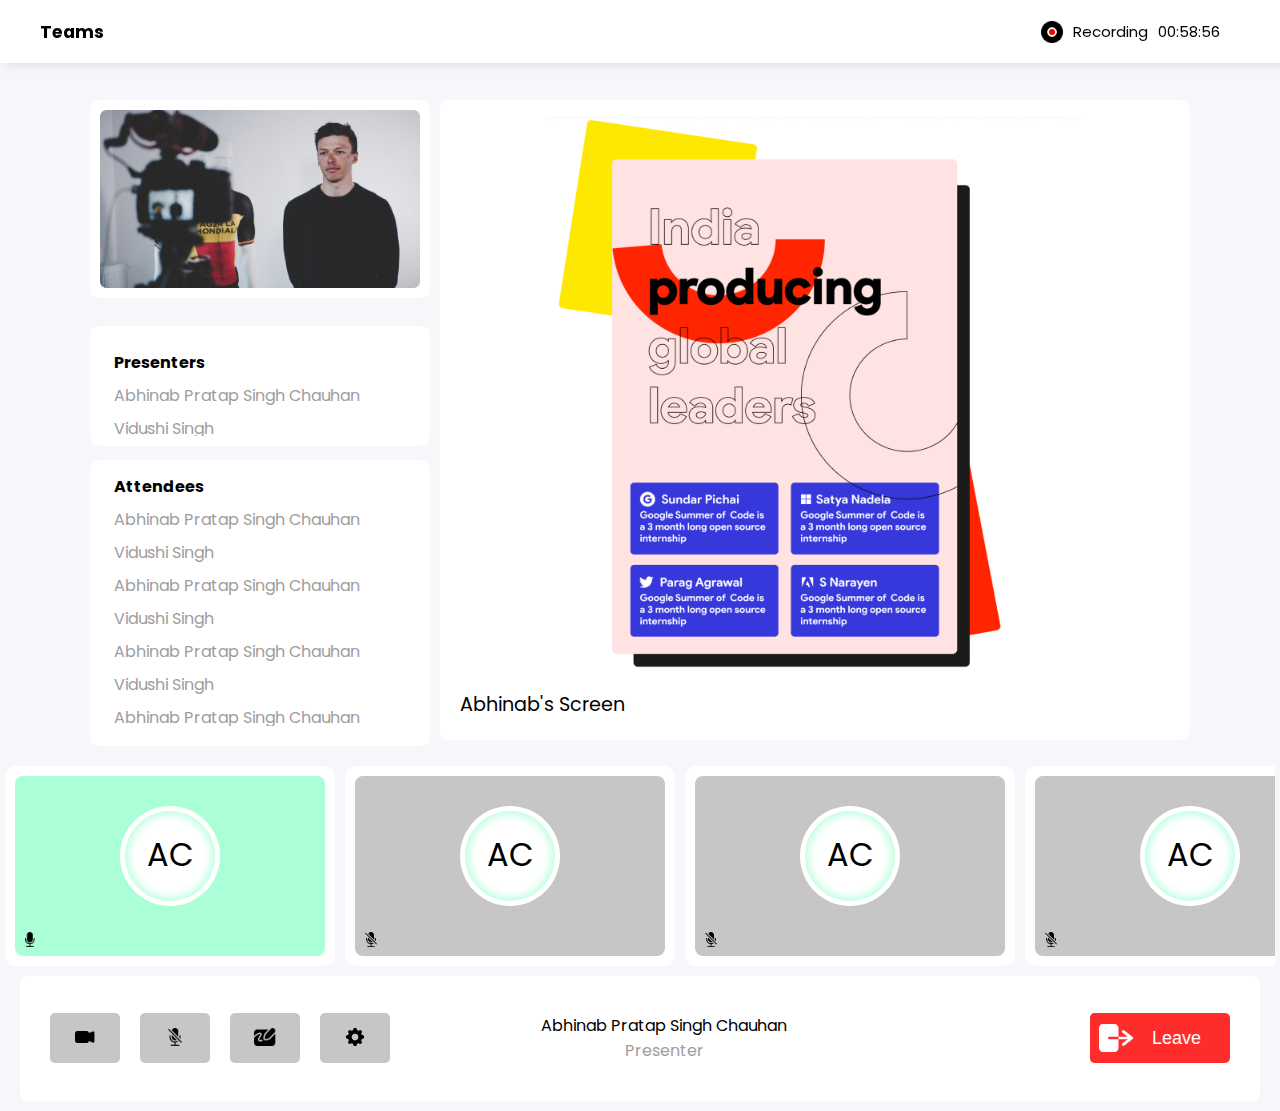
==== commit b165d882: "Done :D" ====
--- a/teams.html
+++ b/teams.html
@@ -22,7 +22,7 @@
     <main class="mainContent"><!--main content flexbox-->
 
         <div class="leftBar"><!-- Presenters and attendees bar(left) -->
-            <div>
+            <div class="cameraImageDiv">
                 <img src="camera-image.png" class="cameraImage">
             </div>
             <div class="presenters">
@@ -84,11 +84,29 @@
                     <img src="mic-icon.png" class="mic">
                 </div>
             </div>
+            <div class="AttendeeCard">
+                <div>
+                    <div class="circleOut"><div class="circleIn"><span class="AC">AC</span></div></div>
+                    <img src="mic-icon.png" class="mic">
+                </div>
+            </div>
+            <div class="AttendeeCard">
+                <div>
+                    <div class="circleOut"><div class="circleIn"><span class="AC">AC</span></div></div>
+                    <img src="mic-icon.png" class="mic">
+                </div>
+            </div>
+            <div class="AttendeeCard">
+                <div>
+                    <div class="circleOut"><div class="circleIn"><span class="AC">AC</span></div></div>
+                    <img src="mic-icon.png" class="mic">
+                </div>
+            </div>
         </div>
     </main>
 
     <footer>
-        <div>
+        <div class="options">
             <button class="option">
                 <img src="camera-icon.png"  style="height: 12px;">
             </button> 
--- a/style.css
+++ b/style.css
@@ -40,6 +40,7 @@
      display: flex;
      align-items: center;
      padding: 10px;
+     margin-left: auto;
  }
  .recording * {
      margin-right: 10px;
@@ -60,8 +61,8 @@
 }
  /* Left Bar */
  .leftBar{
-     width: 330px;
-     height: 640px!important;
+     width: 340px;
+     height: fit-content;
      display: flex;
      flex-flow: column;
     
@@ -145,8 +146,8 @@
  }
  .sharedScreen span{
      margin-left: 10px;
-     position: absolute;
-     bottom: 30px;
+     position: relative;
+     bottom: -580px;
      font-size: larger;
  }
 /* Right Bar */
@@ -156,6 +157,7 @@
     display: flex;
     flex-direction: column;
     overflow-y: scroll;
+    align-content: space-between;
 }
 .rightBar::-webkit-scrollbar-thumb{
     visibility: hidden;
@@ -164,20 +166,18 @@
 .AttendeeCard{
     box-sizing: border-box;
     height: 200px;
-    width: 340px;
+    width: 330px;
     background-color: white;
     border-radius: 10px;
     margin-bottom: 10px;
+    padding: 10px;
 }
 .AttendeeCard > div{
     box-sizing: border-box;
-    position: relative;
     height: 180px;
-    width: 320px;
+    width: 310px;
     background-color: #c6c6c6;
     border-radius: 8px;
-    top: 10px;
-    left: 10px;
 }
 .circleOut{
     height: 100px;
@@ -213,7 +213,7 @@
   
 .SpeakerCircle{
     animation-name: speaker;
-    animation-duration: 2s;
+    animation-duration: 1.4s;
     animation-iteration-count: infinite;
     animation-direction: alternate;
 }
@@ -230,9 +230,20 @@
     bottom: -53px;
     left: 10px;
 }
-
+@keyframes speakerBox{
+    from {
+        background-color: #aaffd6;
+    }
+    to {
+        background-color: #c6c6c6;
+    }
+}
 .SpeakerCard > div{
-    background-color: #aaffd6 !important;
+    background-color: #aaffd6;
+    animation-name: speakerBox;
+    animation-duration: 1.4s;
+    animation-iteration-count: infinite;
+    animation-direction: alternate;
 }
 
 /* Footer Starts */
@@ -240,6 +251,7 @@
     box-sizing: border-box;
     display: flex;
     justify-content: space-between;
+    flex-wrap: wrap;
     background-color: white;
     height: 125px;
     margin: 10px 20px;
@@ -261,8 +273,10 @@
 }
 .option:hover{
     background-color: #aaffd6;
-}
-.option img,{
+    height: 55px;
+    transition-duration: 00.7s;
+}
+.option img{
     height: 18px;
 }
 
@@ -291,4 +305,198 @@
     flex-direction: column;
     align-items: center;
     margin: auto;
-}+}
+
+/* Responsiveness Queries */
+@media screen and (max-width: 1480px) {
+    .rightBar{
+        flex-direction: row;
+        width: 100%;
+        height: max-content;
+    }
+    .AttendeeCard{
+        margin-top: 20px;
+        margin-right: 10px;
+        margin-bottom: 0px;
+    }
+  }
+@media screen and (max-width: 1130px) {
+    .leftBar{
+        width: 250px;
+    }
+    .attendees{
+        height: 330px;
+    }
+    .sharedScreen {
+        width: 500px;
+        background-size: 450px;
+    }
+    .option{
+        width: 60px;
+        height: 30px;
+    }
+    .option:hover{
+        background-color: #aaffd6;
+        height: 35px;
+        transition-duration: 00.7s;
+    }
+    .leave{
+        height: 30px;
+        width: 100px;
+    }
+    .leave>img{
+        height: 18px;
+    }
+    .leave:hover{
+        width: 110px;
+        height: 40px;
+        transition-duration: 0.7s;
+    }
+    .presenterName{
+        font-size: smaller;
+    }
+  }
+  @media screen and (max-width: 780px) {
+    .leftBar{
+        order: 2;
+        width: 190px;
+        font-size: smaller;
+        height: fit-content;
+    }
+    .presenters{
+        margin: 10px 0px;
+        padding-right: 0px;
+        height: 85px;
+    }
+    .attendees{
+        height: 140px;
+    }
+    .cameraImageDiv{
+        margin-top: 20px;
+    }
+    .sharedScreen {
+        order: 1;
+        width: 90%;
+    }
+    .rightBar{
+        flex-direction: column;
+        width: auto;
+        height: 400px;
+        order: 3;
+    }
+    .SpeakerCard{
+        margin-top: 20px!important ;
+    }
+    .AttendeeCard{
+        margin-top: 10px;
+        margin-right: 10px;
+        margin-bottom: 0px;
+        
+        height: 170px;
+        width: 190px;
+    }
+    .AttendeeCard > div{
+        height: 150px;
+        width: 170px;
+    }
+    .mic{
+        bottom: -20px;
+    }
+    footer{
+        flex-direction: column;
+        justify-content: space-around;
+    }
+    .options{
+        justify-content: space-between;
+    }
+    .presenterName{
+        visibility: collapse;
+    }
+    .leave{
+        margin-right: auto;
+    }
+  }
+  @media screen and (max-width: 422px) {
+    .leftBar{
+        width: 90%;
+        order: 3;
+    }
+    .rightBar{
+        width: 90%;
+        height: fit-content;
+        flex-direction: row;
+        order: 1;
+    }
+    .sharedScreen{
+        order: 2;
+        background-size: 90%;
+        height: 400px;
+    }
+    .sharedScreen > span{
+        bottom: -345px;
+    }
+    .AttendeeCard{
+        width: 75px;
+        height: 60px;
+        margin-top: 0px !important;
+    }
+    .AttendeeCard>div{
+        width: 48px;
+        height: 38.4px;
+        display: inline-block;
+        position: relative;
+    }
+    .circleOut{
+        height: 30px;
+        width: 30px;
+        border-radius: 50px;
+        background-color: white;
+        text-align: center;
+        margin: auto;
+        position: relative;
+        top: 5px;
+    }
+    .circleIn{
+        height: 25px;
+        width: 25px;
+        border-radius: 50px;
+        background-color: white;
+        box-shadow:0px 0px 10px 2px #aaffd6 inset;
+        margin: auto;
+        position: relative;
+        top: 2.5px;
+    }
+    .AC{
+        position: relative;
+        font-size: smaller;
+        top: -1px;
+    }
+    
+    .mic{
+        height: 8px;
+        position: relative;
+        bottom: 12px;
+        left: 4px;
+    }
+    footer{
+        flex-direction: row;
+        flex-wrap: wrap;
+        justify-content: space-between;
+    }
+    .options{
+        flex-wrap: wrap;
+        order: 1;
+    }
+    .option{
+        margin-bottom: 10px;
+        width: 50px;
+    }
+    .leave{
+        order: 2;
+        width: 100%;
+        justify-content: center;
+    }
+    .presenterName{
+        order: 3;
+    }
+  }